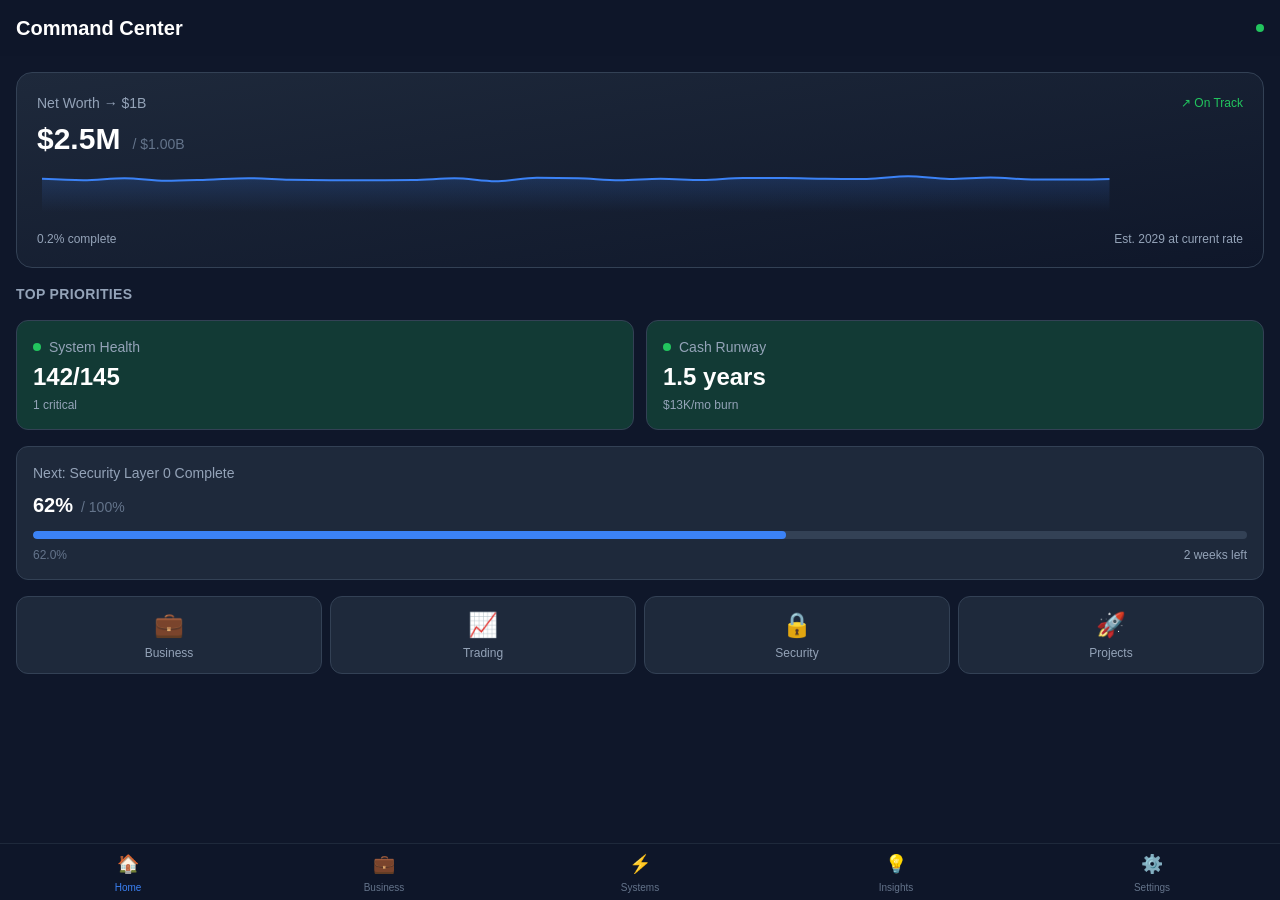
==== index.html @ a3b6c42d "Initial deployment of Command Center iOS PWA" ====
<!DOCTYPE html>
<html lang="en" class="dark">
  <head>
    <meta charset="UTF-8" />
    <meta name="viewport" content="width=device-width, initial-scale=1.0, viewport-fit=cover, maximum-scale=1.0, user-scalable=no" />
    
    <!-- PWA Meta Tags -->
    <meta name="apple-mobile-web-app-capable" content="yes" />
    <meta name="apple-mobile-web-app-status-bar-style" content="black-translucent" />
    <meta name="apple-mobile-web-app-title" content="Command Center" />
    <meta name="mobile-web-app-capable" content="yes" />
    <meta name="theme-color" content="#0f172a" />
    <meta name="msapplication-TileColor" content="#0f172a" />
    <meta name="msapplication-tap-highlight" content="no" />
    <meta name="format-detection" content="telephone=no" />
    
    <!-- SEO Meta Tags -->
    <meta name="description" content="Self-optimizing iOS dashboard for complete system visibility - Command Center for 145+ systems, 5 businesses, and billionaire goal tracking" />
    <meta name="keywords" content="dashboard, command center, business intelligence, system monitoring, iOS app" />
    <meta name="author" content="TARS" />
    
    <!-- Icons -->
    <link rel="icon" href="/favicon.ico" type="image/x-icon" />
    <link rel="icon" type="image/svg+xml" href="/icon.svg" />
    <link rel="icon" type="image/png" sizes="32x32" href="/icon-32.png" />
    <link rel="icon" type="image/png" sizes="16x16" href="/icon-16.png" />
    <link rel="apple-touch-icon" href="/apple-touch-icon.png" />
    <link rel="apple-touch-icon" sizes="152x152" href="/icon-152.png" />
    <link rel="apple-touch-icon" sizes="167x167" href="/icon-167.png" />
    <link rel="apple-touch-icon" sizes="180x180" href="/icon-180.png" />
    <link rel="mask-icon" href="/mask-icon.svg" color="#3b82f6" />
    
    <!-- Manifest -->
    <link rel="manifest" href="/manifest.webmanifest" />
    
    <!-- iOS Splash Screens -->
    <!-- iPhone 5/SE -->
    <link rel="apple-touch-startup-image" media="(device-width: 320px) and (device-height: 568px) and (-webkit-device-pixel-ratio: 2)" href="/splash-640x1136.png" />
    <!-- iPhone 6/7/8 -->
    <link rel="apple-touch-startup-image" media="(device-width: 375px) and (device-height: 667px) and (-webkit-device-pixel-ratio: 2)" href="/splash-750x1334.png" />
    <!-- iPhone 6+/7+/8+ -->
    <link rel="apple-touch-startup-image" media="(device-width: 414px) and (device-height: 736px) and (-webkit-device-pixel-ratio: 3)" href="/splash-1242x2208.png" />
    <!-- iPhone X/XS/11 Pro -->
    <link rel="apple-touch-startup-image" media="(device-width: 375px) and (device-height: 812px) and (-webkit-device-pixel-ratio: 3)" href="/splash-1125x2436.png" />
    <!-- iPhone XS Max/11 Pro Max -->
    <link rel="apple-touch-startup-image" media="(device-width: 414px) and (device-height: 896px) and (-webkit-device-pixel-ratio: 3)" href="/splash-1242x2688.png" />
    <!-- iPhone XR/11 -->
    <link rel="apple-touch-startup-image" media="(device-width: 414px) and (device-height: 896px) and (-webkit-device-pixel-ratio: 2)" href="/splash-828x1792.png" />
    <!-- iPhone 12/13/14 -->
    <link rel="apple-touch-startup-image" media="(device-width: 390px) and (device-height: 844px) and (-webkit-device-pixel-ratio: 3)" href="/splash-1170x2532.png" />
    <!-- iPhone 12/13/14 Pro Max -->
    <link rel="apple-touch-startup-image" media="(device-width: 428px) and (device-height: 926px) and (-webkit-device-pixel-ratio: 3)" href="/splash-1284x2778.png" />
    <!-- iPhone 14 Pro -->
    <link rel="apple-touch-startup-image" media="(device-width: 393px) and (device-height: 852px) and (-webkit-device-pixel-ratio: 3)" href="/splash-1179x2556.png" />
    <!-- iPhone 14 Pro Max -->
    <link rel="apple-touch-startup-image" media="(device-width: 430px) and (device-height: 932px) and (-webkit-device-pixel-ratio: 3)" href="/splash-1290x2796.png" />
    <!-- iPhone 15/15 Pro -->
    <link rel="apple-touch-startup-image" media="(device-width: 393px) and (device-height: 852px) and (-webkit-device-pixel-ratio: 3)" href="/splash-1179x2556.png" />
    <!-- iPhone 15 Pro Max -->
    <link rel="apple-touch-startup-image" media="(device-width: 430px) and (device-height: 932px) and (-webkit-device-pixel-ratio: 3)" href="/splash-1290x2796.png" />
    
    <!-- Preconnect to API -->
    <link rel="preconnect" href="https://api.tars.command-center.app" />
    <link rel="dns-prefetch" href="https://api.tars.command-center.app" />
    
    <title>Command Center</title>
    
    <style>
      /* Critical CSS for fast first paint */
      html, body, #root {
        height: 100%;
        margin: 0;
        padding: 0;
        background: #0f172a;
        color: #f1f5f9;
        font-family: -apple-system, BlinkMacSystemFont, 'Segoe UI', Roboto, sans-serif;
        -webkit-font-smoothing: antialiased;
        -moz-osx-font-smoothing: grayscale;
      }
      
      /* Safe area padding for iOS */
      body {
        padding-top: env(safe-area-inset-top);
        padding-bottom: env(safe-area-inset-bottom);
        padding-left: env(safe-area-inset-left);
        padding-right: env(safe-area-inset-right);
        overscroll-behavior: none;
      }
      
      /* Prevent iOS text selection popup */
      body {
        -webkit-user-select: none;
        -moz-user-select: none;
             user-select: none;
        -webkit-touch-callout: none;
      }
      
      /* Allow text selection in specific areas */
      input, textarea, [contenteditable="true"] {
        -webkit-user-select: text;
        -moz-user-select: text;
             user-select: text;
      }
      
      /* Initial loading state */
      .initial-loader {
        display: flex;
        align-items: center;
        justify-content: center;
        height: 100%;
        flex-direction: column;
        gap: 1rem;
      }
      
      .loader-logo {
        width: 80px;
        height: 80px;
        background: linear-gradient(135deg, #3b82f6 0%, #8b5cf6 100%);
        border-radius: 20px;
        display: flex;
        align-items: center;
        justify-content: center;
        font-size: 40px;
        animation: pulse 2s ease-in-out infinite;
      }
      
      .loader-spinner {
        width: 40px;
        height: 40px;
        border: 3px solid #334155;
        border-top-color: #3b82f6;
        border-radius: 50%;
        animation: spin 1s linear infinite;
      }
      
      .loader-text {
        color: #94a3b8;
        font-size: 14px;
        font-weight: 500;
      }
      
      @keyframes spin {
        to { transform: rotate(360deg); }
      }
      
      @keyframes pulse {
        0%, 100% { transform: scale(1); opacity: 1; }
        50% { transform: scale(0.95); opacity: 0.8; }
      }
      
      /* Hide initial loader when app loads */
      #root:not(:empty) .initial-loader {
        display: none;
      }
    </style>
    <script type="module" crossorigin src="/assets/index-uUVf5U1y.js"></script>
    <link rel="modulepreload" crossorigin href="/assets/state-ChdYzOi6.js">
    <link rel="modulepreload" crossorigin href="/assets/charts-CRMMzgqd.js">
    <link rel="modulepreload" crossorigin href="/assets/animations-B_bRhRDU.js">
    <link rel="stylesheet" crossorigin href="/assets/index-QpnInBfT.css">
  <script id="vite-plugin-pwa:register-sw" src="/registerSW.js"></script></head>
  <body>
    <div id="root">
      <div class="initial-loader">
        <div class="loader-logo">🎯</div>
        <div class="loader-spinner"></div>
        <span class="loader-text">Loading Command Center...</span>
      </div>
    </div>
  </body>
</html>
---- assets/index-QpnInBfT.css ----
*,:before,:after{--tw-border-spacing-x: 0;--tw-border-spacing-y: 0;--tw-translate-x: 0;--tw-translate-y: 0;--tw-rotate: 0;--tw-skew-x: 0;--tw-skew-y: 0;--tw-scale-x: 1;--tw-scale-y: 1;--tw-pan-x: ;--tw-pan-y: ;--tw-pinch-zoom: ;--tw-scroll-snap-strictness: proximity;--tw-gradient-from-position: ;--tw-gradient-via-position: ;--tw-gradient-to-position: ;--tw-ordinal: ;--tw-slashed-zero: ;--tw-numeric-figure: ;--tw-numeric-spacing: ;--tw-numeric-fraction: ;--tw-ring-inset: ;--tw-ring-offset-width: 0px;--tw-ring-offset-color: #fff;--tw-ring-color: rgb(59 130 246 / .5);--tw-ring-offset-shadow: 0 0 #0000;--tw-ring-shadow: 0 0 #0000;--tw-shadow: 0 0 #0000;--tw-shadow-colored: 0 0 #0000;--tw-blur: ;--tw-brightness: ;--tw-contrast: ;--tw-grayscale: ;--tw-hue-rotate: ;--tw-invert: ;--tw-saturate: ;--tw-sepia: ;--tw-drop-shadow: ;--tw-backdrop-blur: ;--tw-backdrop-brightness: ;--tw-backdrop-contrast: ;--tw-backdrop-grayscale: ;--tw-backdrop-hue-rotate: ;--tw-backdrop-invert: ;--tw-backdrop-opacity: ;--tw-backdrop-saturate: ;--tw-backdrop-sepia: ;--tw-contain-size: ;--tw-contain-layout: ;--tw-contain-paint: ;--tw-contain-style: }::backdrop{--tw-border-spacing-x: 0;--tw-border-spacing-y: 0;--tw-translate-x: 0;--tw-translate-y: 0;--tw-rotate: 0;--tw-skew-x: 0;--tw-skew-y: 0;--tw-scale-x: 1;--tw-scale-y: 1;--tw-pan-x: ;--tw-pan-y: ;--tw-pinch-zoom: ;--tw-scroll-snap-strictness: proximity;--tw-gradient-from-position: ;--tw-gradient-via-position: ;--tw-gradient-to-position: ;--tw-ordinal: ;--tw-slashed-zero: ;--tw-numeric-figure: ;--tw-numeric-spacing: ;--tw-numeric-fraction: ;--tw-ring-inset: ;--tw-ring-offset-width: 0px;--tw-ring-offset-color: #fff;--tw-ring-color: rgb(59 130 246 / .5);--tw-ring-offset-shadow: 0 0 #0000;--tw-ring-shadow: 0 0 #0000;--tw-shadow: 0 0 #0000;--tw-shadow-colored: 0 0 #0000;--tw-blur: ;--tw-brightness: ;--tw-contrast: ;--tw-grayscale: ;--tw-hue-rotate: ;--tw-invert: ;--tw-saturate: ;--tw-sepia: ;--tw-drop-shadow: ;--tw-backdrop-blur: ;--tw-backdrop-brightness: ;--tw-backdrop-contrast: ;--tw-backdrop-grayscale: ;--tw-backdrop-hue-rotate: ;--tw-backdrop-invert: ;--tw-backdrop-opacity: ;--tw-backdrop-saturate: ;--tw-backdrop-sepia: ;--tw-contain-size: ;--tw-contain-layout: ;--tw-contain-paint: ;--tw-contain-style: }*,:before,:after{box-sizing:border-box;border-width:0;border-style:solid;border-color:#e5e7eb}:before,:after{--tw-content: ""}html,:host{line-height:1.5;-webkit-text-size-adjust:100%;-moz-tab-size:4;-o-tab-size:4;tab-size:4;font-family:-apple-system,BlinkMacSystemFont,Segoe UI,Roboto,Oxygen,Ubuntu,sans-serif;font-feature-settings:normal;font-variation-settings:normal;-webkit-tap-highlight-color:transparent}body{margin:0;line-height:inherit}hr{height:0;color:inherit;border-top-width:1px}abbr:where([title]){-webkit-text-decoration:underline dotted;text-decoration:underline dotted}h1,h2,h3,h4,h5,h6{font-size:inherit;font-weight:inherit}a{color:inherit;text-decoration:inherit}b,strong{font-weight:bolder}code,kbd,samp,pre{font-family:SF Mono,Menlo,Monaco,Courier New,monospace;font-feature-settings:normal;font-variation-settings:normal;font-size:1em}small{font-size:80%}sub,sup{font-size:75%;line-height:0;position:relative;vertical-align:baseline}sub{bottom:-.25em}sup{top:-.5em}table{text-indent:0;border-color:inherit;border-collapse:collapse}button,input,optgroup,select,textarea{font-family:inherit;font-feature-settings:inherit;font-variation-settings:inherit;font-size:100%;font-weight:inherit;line-height:inherit;letter-spacing:inherit;color:inherit;margin:0;padding:0}button,select{text-transform:none}button,input:where([type=button]),input:where([type=reset]),input:where([type=submit]){-webkit-appearance:button;background-color:transparent;background-image:none}:-moz-focusring{outline:auto}:-moz-ui-invalid{box-shadow:none}progress{vertical-align:baseline}::-webkit-inner-spin-button,::-webkit-outer-spin-button{height:auto}[type=search]{-webkit-appearance:textfield;outline-offset:-2px}::-webkit-search-decoration{-webkit-appearance:none}::-webkit-file-upload-button{-webkit-appearance:button;font:inherit}summary{display:list-item}blockquote,dl,dd,h1,h2,h3,h4,h5,h6,hr,figure,p,pre{margin:0}fieldset{margin:0;padding:0}legend{padding:0}ol,ul,menu{list-style:none;margin:0;padding:0}dialog{padding:0}textarea{resize:vertical}input::-moz-placeholder,textarea::-moz-placeholder{opacity:1;color:#9ca3af}input::placeholder,textarea::placeholder{opacity:1;color:#9ca3af}button,[role=button]{cursor:pointer}:disabled{cursor:default}img,svg,video,canvas,audio,iframe,embed,object{display:block;vertical-align:middle}img,video{max-width:100%;height:auto}[hidden]:where(:not([hidden=until-found])){display:none}.\!container{width:100%!important}.container{width:100%}@media (min-width: 640px){.\!container{max-width:640px!important}.container{max-width:640px}}@media (min-width: 768px){.\!container{max-width:768px!important}.container{max-width:768px}}@media (min-width: 1024px){.\!container{max-width:1024px!important}.container{max-width:1024px}}@media (min-width: 1280px){.\!container{max-width:1280px!important}.container{max-width:1280px}}@media (min-width: 1536px){.\!container{max-width:1536px!important}.container{max-width:1536px}}.visible{visibility:visible}.static{position:static}.fixed{position:fixed}.absolute{position:absolute}.relative{position:relative}.sticky{position:sticky}.inset-0{inset:0}.inset-y-0{top:0;bottom:0}.bottom-0{bottom:0}.bottom-safe-bottom{bottom:env(safe-area-inset-bottom)}.left-0{left:0}.left-1\/2{left:50%}.left-1\/4{left:25%}.left-3\/4{left:75%}.left-4{left:1rem}.right-0{right:0}.right-4{right:1rem}.top-0{top:0}.top-1\/2{top:50%}.top-1\/4{top:25%}.top-3\/4{top:75%}.top-safe-top{top:env(safe-area-inset-top)}.z-40{z-index:40}.z-50{z-index:50}.-mx-2{margin-left:-.5rem;margin-right:-.5rem}.mb-1{margin-bottom:.25rem}.mb-2{margin-bottom:.5rem}.mb-3{margin-bottom:.75rem}.mb-4{margin-bottom:1rem}.mb-6{margin-bottom:1.5rem}.mb-8{margin-bottom:2rem}.ml-1{margin-left:.25rem}.ml-3{margin-left:.75rem}.mr-1{margin-right:.25rem}.mr-2{margin-right:.5rem}.mt-0\.5{margin-top:.125rem}.mt-1{margin-top:.25rem}.mt-2{margin-top:.5rem}.mt-3{margin-top:.75rem}.mt-4{margin-top:1rem}.line-clamp-2{overflow:hidden;display:-webkit-box;-webkit-box-orient:vertical;-webkit-line-clamp:2}.block{display:block}.flex{display:flex}.inline-flex{display:inline-flex}.table{display:table}.grid{display:grid}.hidden{display:none}.h-1{height:.25rem}.h-1\.5{height:.375rem}.h-12{height:3rem}.h-14{height:3.5rem}.h-2{height:.5rem}.h-2\.5{height:.625rem}.h-3{height:.75rem}.h-32{height:8rem}.h-4{height:1rem}.h-48{height:12rem}.h-6{height:1.5rem}.h-8{height:2rem}.h-full{height:100%}.min-h-screen{min-height:100vh}.min-h-touch{min-height:44px}.w-10{width:2.5rem}.w-12{width:3rem}.w-2{width:.5rem}.w-2\.5{width:.625rem}.w-3{width:.75rem}.w-32{width:8rem}.w-4{width:1rem}.w-6{width:1.5rem}.w-8{width:2rem}.w-full{width:100%}.min-w-0{min-width:0px}.min-w-touch{min-width:44px}.flex-1{flex:1 1 0%}.flex-shrink-0{flex-shrink:0}.-translate-x-1\/2{--tw-translate-x: -50%;transform:translate(var(--tw-translate-x),var(--tw-translate-y)) rotate(var(--tw-rotate)) skew(var(--tw-skew-x)) skewY(var(--tw-skew-y)) scaleX(var(--tw-scale-x)) scaleY(var(--tw-scale-y))}.-translate-y-1\/2{--tw-translate-y: -50%;transform:translate(var(--tw-translate-x),var(--tw-translate-y)) rotate(var(--tw-rotate)) skew(var(--tw-skew-x)) skewY(var(--tw-skew-y)) scaleX(var(--tw-scale-x)) scaleY(var(--tw-scale-y))}.translate-x-1{--tw-translate-x: .25rem;transform:translate(var(--tw-translate-x),var(--tw-translate-y)) rotate(var(--tw-rotate)) skew(var(--tw-skew-x)) skewY(var(--tw-skew-y)) scaleX(var(--tw-scale-x)) scaleY(var(--tw-scale-y))}.translate-x-5{--tw-translate-x: 1.25rem;transform:translate(var(--tw-translate-x),var(--tw-translate-y)) rotate(var(--tw-rotate)) skew(var(--tw-skew-x)) skewY(var(--tw-skew-y)) scaleX(var(--tw-scale-x)) scaleY(var(--tw-scale-y))}.-rotate-90{--tw-rotate: -90deg;transform:translate(var(--tw-translate-x),var(--tw-translate-y)) rotate(var(--tw-rotate)) skew(var(--tw-skew-x)) skewY(var(--tw-skew-y)) scaleX(var(--tw-scale-x)) scaleY(var(--tw-scale-y))}.transform{transform:translate(var(--tw-translate-x),var(--tw-translate-y)) rotate(var(--tw-rotate)) skew(var(--tw-skew-x)) skewY(var(--tw-skew-y)) scaleX(var(--tw-scale-x)) scaleY(var(--tw-scale-y))}@keyframes pulse{50%{opacity:.5}}.animate-pulse{animation:pulse 2s cubic-bezier(.4,0,.6,1) infinite}@keyframes spin{to{transform:rotate(360deg)}}.animate-spin{animation:spin 1s linear infinite}.cursor-pointer{cursor:pointer}.appearance-none{-webkit-appearance:none;-moz-appearance:none;appearance:none}.grid-cols-1{grid-template-columns:repeat(1,minmax(0,1fr))}.grid-cols-2{grid-template-columns:repeat(2,minmax(0,1fr))}.grid-cols-3{grid-template-columns:repeat(3,minmax(0,1fr))}.grid-cols-4{grid-template-columns:repeat(4,minmax(0,1fr))}.flex-col{flex-direction:column}.flex-wrap{flex-wrap:wrap}.items-start{align-items:flex-start}.items-center{align-items:center}.items-baseline{align-items:baseline}.justify-center{justify-content:center}.justify-between{justify-content:space-between}.justify-around{justify-content:space-around}.gap-1{gap:.25rem}.gap-1\.5{gap:.375rem}.gap-2{gap:.5rem}.gap-3{gap:.75rem}.gap-4{gap:1rem}.gap-6{gap:1.5rem}.space-x-2>:not([hidden])~:not([hidden]){--tw-space-x-reverse: 0;margin-right:calc(.5rem * var(--tw-space-x-reverse));margin-left:calc(.5rem * calc(1 - var(--tw-space-x-reverse)))}.space-x-4>:not([hidden])~:not([hidden]){--tw-space-x-reverse: 0;margin-right:calc(1rem * var(--tw-space-x-reverse));margin-left:calc(1rem * calc(1 - var(--tw-space-x-reverse)))}.space-y-1>:not([hidden])~:not([hidden]){--tw-space-y-reverse: 0;margin-top:calc(.25rem * calc(1 - var(--tw-space-y-reverse)));margin-bottom:calc(.25rem * var(--tw-space-y-reverse))}.space-y-2>:not([hidden])~:not([hidden]){--tw-space-y-reverse: 0;margin-top:calc(.5rem * calc(1 - var(--tw-space-y-reverse)));margin-bottom:calc(.5rem * var(--tw-space-y-reverse))}.space-y-3>:not([hidden])~:not([hidden]){--tw-space-y-reverse: 0;margin-top:calc(.75rem * calc(1 - var(--tw-space-y-reverse)));margin-bottom:calc(.75rem * var(--tw-space-y-reverse))}.space-y-4>:not([hidden])~:not([hidden]){--tw-space-y-reverse: 0;margin-top:calc(1rem * calc(1 - var(--tw-space-y-reverse)));margin-bottom:calc(1rem * var(--tw-space-y-reverse))}.overflow-hidden{overflow:hidden}.overflow-x-auto{overflow-x:auto}.truncate{overflow:hidden;text-overflow:ellipsis;white-space:nowrap}.whitespace-nowrap{white-space:nowrap}.rounded{border-radius:.25rem}.rounded-2xl{border-radius:1rem}.rounded-full{border-radius:9999px}.rounded-lg{border-radius:.5rem}.rounded-xl{border-radius:.75rem}.border{border-width:1px}.border-2{border-width:2px}.border-b{border-bottom-width:1px}.border-b-2{border-bottom-width:2px}.border-l{border-left-width:1px}.border-l-4{border-left-width:4px}.border-t{border-top-width:1px}.border-dark-700{--tw-border-opacity: 1;border-color:rgb(51 65 85 / var(--tw-border-opacity, 1))}.border-dark-800{--tw-border-opacity: 1;border-color:rgb(30 41 59 / var(--tw-border-opacity, 1))}.border-gray-200{--tw-border-opacity: 1;border-color:rgb(229 231 235 / var(--tw-border-opacity, 1))}.border-gray-500{--tw-border-opacity: 1;border-color:rgb(107 114 128 / var(--tw-border-opacity, 1))}.border-green-500{--tw-border-opacity: 1;border-color:rgb(34 197 94 / var(--tw-border-opacity, 1))}.border-orange-500{--tw-border-opacity: 1;border-color:rgb(249 115 22 / var(--tw-border-opacity, 1))}.border-red-500{--tw-border-opacity: 1;border-color:rgb(239 68 68 / var(--tw-border-opacity, 1))}.border-status-blue{--tw-border-opacity: 1;border-color:rgb(59 130 246 / var(--tw-border-opacity, 1))}.border-status-blue\/30{border-color:#3b82f64d}.border-status-blue\/50{border-color:#3b82f680}.border-status-green\/30{border-color:#22c55e4d}.border-status-red\/30{border-color:#ef44444d}.border-status-red\/50{border-color:#ef444480}.border-status-yellow\/30{border-color:#eab3084d}.border-status-yellow\/50{border-color:#eab30880}.border-yellow-500{--tw-border-opacity: 1;border-color:rgb(234 179 8 / var(--tw-border-opacity, 1))}.border-t-status-blue{--tw-border-opacity: 1;border-top-color:rgb(59 130 246 / var(--tw-border-opacity, 1))}.bg-blue-500{--tw-bg-opacity: 1;background-color:rgb(59 130 246 / var(--tw-bg-opacity, 1))}.bg-blue-600{--tw-bg-opacity: 1;background-color:rgb(37 99 235 / var(--tw-bg-opacity, 1))}.bg-dark-500{--tw-bg-opacity: 1;background-color:rgb(100 116 139 / var(--tw-bg-opacity, 1))}.bg-dark-700{--tw-bg-opacity: 1;background-color:rgb(51 65 85 / var(--tw-bg-opacity, 1))}.bg-dark-800{--tw-bg-opacity: 1;background-color:rgb(30 41 59 / var(--tw-bg-opacity, 1))}.bg-dark-900{--tw-bg-opacity: 1;background-color:rgb(15 23 42 / var(--tw-bg-opacity, 1))}.bg-dark-900\/95{background-color:#0f172af2}.bg-gray-100{--tw-bg-opacity: 1;background-color:rgb(243 244 246 / var(--tw-bg-opacity, 1))}.bg-gray-200{--tw-bg-opacity: 1;background-color:rgb(229 231 235 / var(--tw-bg-opacity, 1))}.bg-gray-300{--tw-bg-opacity: 1;background-color:rgb(209 213 219 / var(--tw-bg-opacity, 1))}.bg-gray-400{--tw-bg-opacity: 1;background-color:rgb(156 163 175 / var(--tw-bg-opacity, 1))}.bg-gray-50{--tw-bg-opacity: 1;background-color:rgb(249 250 251 / var(--tw-bg-opacity, 1))}.bg-green-100{--tw-bg-opacity: 1;background-color:rgb(220 252 231 / var(--tw-bg-opacity, 1))}.bg-green-500{--tw-bg-opacity: 1;background-color:rgb(34 197 94 / var(--tw-bg-opacity, 1))}.bg-orange-50{--tw-bg-opacity: 1;background-color:rgb(255 247 237 / var(--tw-bg-opacity, 1))}.bg-red-100{--tw-bg-opacity: 1;background-color:rgb(254 226 226 / var(--tw-bg-opacity, 1))}.bg-red-50{--tw-bg-opacity: 1;background-color:rgb(254 242 242 / var(--tw-bg-opacity, 1))}.bg-red-500{--tw-bg-opacity: 1;background-color:rgb(239 68 68 / var(--tw-bg-opacity, 1))}.bg-status-blue{--tw-bg-opacity: 1;background-color:rgb(59 130 246 / var(--tw-bg-opacity, 1))}.bg-status-blue\/10{background-color:#3b82f61a}.bg-status-blue\/20{background-color:#3b82f633}.bg-status-green{--tw-bg-opacity: 1;background-color:rgb(34 197 94 / var(--tw-bg-opacity, 1))}.bg-status-green\/10{background-color:#22c55e1a}.bg-status-green\/20{background-color:#22c55e33}.bg-status-red{--tw-bg-opacity: 1;background-color:rgb(239 68 68 / var(--tw-bg-opacity, 1))}.bg-status-red\/10{background-color:#ef44441a}.bg-status-red\/20{background-color:#ef444433}.bg-status-red\/95{background-color:#ef4444f2}.bg-status-yellow{--tw-bg-opacity: 1;background-color:rgb(234 179 8 / var(--tw-bg-opacity, 1))}.bg-status-yellow\/10{background-color:#eab3081a}.bg-status-yellow\/20{background-color:#eab30833}.bg-white{--tw-bg-opacity: 1;background-color:rgb(255 255 255 / var(--tw-bg-opacity, 1))}.bg-yellow-50{--tw-bg-opacity: 1;background-color:rgb(254 252 232 / var(--tw-bg-opacity, 1))}.bg-gradient-to-br{background-image:linear-gradient(to bottom right,var(--tw-gradient-stops))}.from-blue-50{--tw-gradient-from: #eff6ff var(--tw-gradient-from-position);--tw-gradient-to: rgb(239 246 255 / 0) var(--tw-gradient-to-position);--tw-gradient-stops: var(--tw-gradient-from), var(--tw-gradient-to)}.from-dark-800{--tw-gradient-from: #1e293b var(--tw-gradient-from-position);--tw-gradient-to: rgb(30 41 59 / 0) var(--tw-gradient-to-position);--tw-gradient-stops: var(--tw-gradient-from), var(--tw-gradient-to)}.to-dark-900{--tw-gradient-to: #0f172a var(--tw-gradient-to-position)}.to-indigo-50{--tw-gradient-to: #eef2ff var(--tw-gradient-to-position)}.p-2{padding:.5rem}.p-3{padding:.75rem}.p-4{padding:1rem}.p-5{padding:1.25rem}.p-6{padding:1.5rem}.px-2{padding-left:.5rem;padding-right:.5rem}.px-3{padding-left:.75rem;padding-right:.75rem}.px-4{padding-left:1rem;padding-right:1rem}.py-0\.5{padding-top:.125rem;padding-bottom:.125rem}.py-1{padding-top:.25rem;padding-bottom:.25rem}.py-1\.5{padding-top:.375rem;padding-bottom:.375rem}.py-12{padding-top:3rem;padding-bottom:3rem}.py-2{padding-top:.5rem;padding-bottom:.5rem}.py-2\.5{padding-top:.625rem;padding-bottom:.625rem}.py-3{padding-top:.75rem;padding-bottom:.75rem}.py-4{padding-top:1rem;padding-bottom:1rem}.pb-3{padding-bottom:.75rem}.pb-4{padding-bottom:1rem}.pb-safe-bottom{padding-bottom:env(safe-area-inset-bottom)}.pt-2{padding-top:.5rem}.pt-3{padding-top:.75rem}.pt-4{padding-top:1rem}.pt-6{padding-top:1.5rem}.pt-safe-top{padding-top:env(safe-area-inset-top)}.text-center{text-align:center}.text-right{text-align:right}.text-2xl{font-size:1.5rem;line-height:2rem}.text-3xl{font-size:1.875rem;line-height:2.25rem}.text-4xl{font-size:2.25rem;line-height:2.5rem}.text-base{font-size:1rem;line-height:1.5rem}.text-lg{font-size:1.125rem;line-height:1.75rem}.text-sm{font-size:.875rem;line-height:1.25rem}.text-xl{font-size:1.25rem;line-height:1.75rem}.text-xs{font-size:.75rem;line-height:1rem}.text-xxs{font-size:.625rem}.font-bold{font-weight:700}.font-medium{font-weight:500}.font-semibold{font-weight:600}.uppercase{text-transform:uppercase}.capitalize{text-transform:capitalize}.tabular-nums{--tw-numeric-spacing: tabular-nums;font-variant-numeric:var(--tw-ordinal) var(--tw-slashed-zero) var(--tw-numeric-figure) var(--tw-numeric-spacing) var(--tw-numeric-fraction)}.tracking-wide{letter-spacing:.025em}.text-blue-600{--tw-text-opacity: 1;color:rgb(37 99 235 / var(--tw-text-opacity, 1))}.text-dark-200{--tw-text-opacity: 1;color:rgb(226 232 240 / var(--tw-text-opacity, 1))}.text-dark-300{--tw-text-opacity: 1;color:rgb(203 213 225 / var(--tw-text-opacity, 1))}.text-dark-400{--tw-text-opacity: 1;color:rgb(148 163 184 / var(--tw-text-opacity, 1))}.text-dark-500{--tw-text-opacity: 1;color:rgb(100 116 139 / var(--tw-text-opacity, 1))}.text-dark-600{--tw-text-opacity: 1;color:rgb(71 85 105 / var(--tw-text-opacity, 1))}.text-dark-900{--tw-text-opacity: 1;color:rgb(15 23 42 / var(--tw-text-opacity, 1))}.text-gray-500{--tw-text-opacity: 1;color:rgb(107 114 128 / var(--tw-text-opacity, 1))}.text-gray-600{--tw-text-opacity: 1;color:rgb(75 85 99 / var(--tw-text-opacity, 1))}.text-gray-700{--tw-text-opacity: 1;color:rgb(55 65 81 / var(--tw-text-opacity, 1))}.text-gray-800{--tw-text-opacity: 1;color:rgb(31 41 55 / var(--tw-text-opacity, 1))}.text-gray-900{--tw-text-opacity: 1;color:rgb(17 24 39 / var(--tw-text-opacity, 1))}.text-green-500{--tw-text-opacity: 1;color:rgb(34 197 94 / var(--tw-text-opacity, 1))}.text-green-600{--tw-text-opacity: 1;color:rgb(22 163 74 / var(--tw-text-opacity, 1))}.text-green-800{--tw-text-opacity: 1;color:rgb(22 101 52 / var(--tw-text-opacity, 1))}.text-orange-700{--tw-text-opacity: 1;color:rgb(194 65 12 / var(--tw-text-opacity, 1))}.text-red-500{--tw-text-opacity: 1;color:rgb(239 68 68 / var(--tw-text-opacity, 1))}.text-red-600{--tw-text-opacity: 1;color:rgb(220 38 38 / var(--tw-text-opacity, 1))}.text-red-700{--tw-text-opacity: 1;color:rgb(185 28 28 / var(--tw-text-opacity, 1))}.text-red-800{--tw-text-opacity: 1;color:rgb(153 27 27 / var(--tw-text-opacity, 1))}.text-status-blue{--tw-text-opacity: 1;color:rgb(59 130 246 / var(--tw-text-opacity, 1))}.text-status-green{--tw-text-opacity: 1;color:rgb(34 197 94 / var(--tw-text-opacity, 1))}.text-status-red{--tw-text-opacity: 1;color:rgb(239 68 68 / var(--tw-text-opacity, 1))}.text-status-yellow{--tw-text-opacity: 1;color:rgb(234 179 8 / var(--tw-text-opacity, 1))}.text-white{--tw-text-opacity: 1;color:rgb(255 255 255 / var(--tw-text-opacity, 1))}.text-white\/60{color:#fff9}.text-white\/80{color:#fffc}.text-yellow-700{--tw-text-opacity: 1;color:rgb(161 98 7 / var(--tw-text-opacity, 1))}.underline{text-decoration-line:underline}.antialiased{-webkit-font-smoothing:antialiased;-moz-osx-font-smoothing:grayscale}.opacity-50{opacity:.5}.opacity-75{opacity:.75}.shadow-glow-red{--tw-shadow: 0 0 20px rgba(239, 68, 68, .3);--tw-shadow-colored: 0 0 20px var(--tw-shadow-color);box-shadow:var(--tw-ring-offset-shadow, 0 0 #0000),var(--tw-ring-shadow, 0 0 #0000),var(--tw-shadow)}.shadow-lg{--tw-shadow: 0 10px 15px -3px rgb(0 0 0 / .1), 0 4px 6px -4px rgb(0 0 0 / .1);--tw-shadow-colored: 0 10px 15px -3px var(--tw-shadow-color), 0 4px 6px -4px var(--tw-shadow-color);box-shadow:var(--tw-ring-offset-shadow, 0 0 #0000),var(--tw-ring-shadow, 0 0 #0000),var(--tw-shadow)}.grayscale{--tw-grayscale: grayscale(100%);filter:var(--tw-blur) var(--tw-brightness) var(--tw-contrast) var(--tw-grayscale) var(--tw-hue-rotate) var(--tw-invert) var(--tw-saturate) var(--tw-sepia) var(--tw-drop-shadow)}.filter{filter:var(--tw-blur) var(--tw-brightness) var(--tw-contrast) var(--tw-grayscale) var(--tw-hue-rotate) var(--tw-invert) var(--tw-saturate) var(--tw-sepia) var(--tw-drop-shadow)}.backdrop-blur-sm{--tw-backdrop-blur: blur(4px);backdrop-filter:var(--tw-backdrop-blur) var(--tw-backdrop-brightness) var(--tw-backdrop-contrast) var(--tw-backdrop-grayscale) var(--tw-backdrop-hue-rotate) var(--tw-backdrop-invert) var(--tw-backdrop-opacity) var(--tw-backdrop-saturate) var(--tw-backdrop-sepia)}.transition{transition-property:color,background-color,border-color,text-decoration-color,fill,stroke,opacity,box-shadow,transform,filter,backdrop-filter;transition-timing-function:cubic-bezier(.4,0,.2,1);transition-duration:.15s}.transition-colors{transition-property:color,background-color,border-color,text-decoration-color,fill,stroke;transition-timing-function:cubic-bezier(.4,0,.2,1);transition-duration:.15s}.transition-transform{transition-property:transform;transition-timing-function:cubic-bezier(.4,0,.2,1);transition-duration:.15s}.ease-in-out{transition-timing-function:cubic-bezier(.4,0,.2,1)}:root{color-scheme:dark}html{-webkit-tap-highlight-color:transparent;-webkit-text-size-adjust:100%}body{--tw-bg-opacity: 1;background-color:rgb(15 23 42 / var(--tw-bg-opacity, 1));--tw-text-opacity: 1;color:rgb(241 245 249 / var(--tw-text-opacity, 1));font-family:-apple-system,BlinkMacSystemFont,Segoe UI,Roboto,Oxygen,Ubuntu,sans-serif;-webkit-font-smoothing:antialiased;-moz-osx-font-smoothing:grayscale}.hide-scrollbar{-ms-overflow-style:none;scrollbar-width:none}.hide-scrollbar::-webkit-scrollbar{display:none}@media (min-width: 768px){::-webkit-scrollbar{width:6px;height:6px}::-webkit-scrollbar-track{--tw-bg-opacity: 1;background-color:rgb(30 41 59 / var(--tw-bg-opacity, 1))}::-webkit-scrollbar-thumb{border-radius:9999px;--tw-bg-opacity: 1;background-color:rgb(71 85 105 / var(--tw-bg-opacity, 1))}::-webkit-scrollbar-thumb:hover{--tw-bg-opacity: 1;background-color:rgb(100 116 139 / var(--tw-bg-opacity, 1))}}@supports (-webkit-touch-callout: none){body{overscroll-behavior:none}.safe-area-top{padding-top:env(safe-area-inset-top)}.safe-area-bottom{padding-bottom:env(safe-area-inset-bottom)}}@keyframes shimmer{0%{background-position:-200% 0}to{background-position:200% 0}}.skeleton{border-radius:.25rem;--tw-bg-opacity: 1;background-color:rgb(51 65 85 / var(--tw-bg-opacity, 1));background:linear-gradient(90deg,#334155 25%,#475569,#334155 75%);background-size:200% 100%;animation:shimmer 1.5s infinite}.glow-green{box-shadow:0 0 20px #22c55e33}.glow-yellow{box-shadow:0 0 20px #eab30833}.glow-red{box-shadow:0 0 20px #ef444433}.glow-blue{box-shadow:0 0 20px #3b82f633}.tabular-nums{font-variant-numeric:tabular-nums}.line-clamp-1{display:-webkit-box;-webkit-line-clamp:1;-webkit-box-orient:vertical;overflow:hidden}.line-clamp-2{display:-webkit-box;-webkit-line-clamp:2;-webkit-box-orient:vertical;overflow:hidden}.line-clamp-3{display:-webkit-box;-webkit-line-clamp:3;-webkit-box-orient:vertical;overflow:hidden}.touch-feedback{transition-property:transform;transition-timing-function:cubic-bezier(.4,0,.2,1);transition-duration:.15s}.touch-feedback:active{--tw-scale-x: .98;--tw-scale-y: .98;transform:translate(var(--tw-translate-x),var(--tw-translate-y)) rotate(var(--tw-rotate)) skew(var(--tw-skew-x)) skewY(var(--tw-skew-y)) scaleX(var(--tw-scale-x)) scaleY(var(--tw-scale-y))}@media (hover: hover){.card-hover:hover{background-color:#33415580}}:focus-visible{outline:2px solid transparent;outline-offset:2px;--tw-ring-offset-shadow: var(--tw-ring-inset) 0 0 0 var(--tw-ring-offset-width) var(--tw-ring-offset-color);--tw-ring-shadow: var(--tw-ring-inset) 0 0 0 calc(2px + var(--tw-ring-offset-width)) var(--tw-ring-color);box-shadow:var(--tw-ring-offset-shadow),var(--tw-ring-shadow),var(--tw-shadow, 0 0 #0000);--tw-ring-opacity: 1;--tw-ring-color: rgb(59 130 246 / var(--tw-ring-opacity, 1));--tw-ring-offset-width: 2px;--tw-ring-offset-color: #0f172a}@media print{body{--tw-bg-opacity: 1;background-color:rgb(255 255 255 / var(--tw-bg-opacity, 1));--tw-text-opacity: 1;color:rgb(0 0 0 / var(--tw-text-opacity, 1))}.no-print{display:none!important}}.last\:border-0:last-child{border-width:0px}.hover\:bg-blue-700:hover{--tw-bg-opacity: 1;background-color:rgb(29 78 216 / var(--tw-bg-opacity, 1))}.hover\:bg-dark-700\/50:hover{background-color:#33415580}.hover\:bg-gray-200:hover{--tw-bg-opacity: 1;background-color:rgb(229 231 235 / var(--tw-bg-opacity, 1))}.hover\:text-white:hover{--tw-text-opacity: 1;color:rgb(255 255 255 / var(--tw-text-opacity, 1))}.active\:scale-\[0\.98\]:active{--tw-scale-x: .98;--tw-scale-y: .98;transform:translate(var(--tw-translate-x),var(--tw-translate-y)) rotate(var(--tw-rotate)) skew(var(--tw-skew-x)) skewY(var(--tw-skew-y)) scaleX(var(--tw-scale-x)) scaleY(var(--tw-scale-y))}.active\:bg-dark-700:active{--tw-bg-opacity: 1;background-color:rgb(51 65 85 / var(--tw-bg-opacity, 1))}.active\:bg-dark-800:active{--tw-bg-opacity: 1;background-color:rgb(30 41 59 / var(--tw-bg-opacity, 1))}.active\:text-dark-300:active{--tw-text-opacity: 1;color:rgb(203 213 225 / var(--tw-text-opacity, 1))}.active\:opacity-70:active{opacity:.7}.dark\:border-gray-600:is(.dark *){--tw-border-opacity: 1;border-color:rgb(75 85 99 / var(--tw-border-opacity, 1))}.dark\:border-gray-700:is(.dark *){--tw-border-opacity: 1;border-color:rgb(55 65 81 / var(--tw-border-opacity, 1))}.dark\:border-orange-400:is(.dark *){--tw-border-opacity: 1;border-color:rgb(251 146 60 / var(--tw-border-opacity, 1))}.dark\:border-red-400:is(.dark *){--tw-border-opacity: 1;border-color:rgb(248 113 113 / var(--tw-border-opacity, 1))}.dark\:border-yellow-400:is(.dark *){--tw-border-opacity: 1;border-color:rgb(250 204 21 / var(--tw-border-opacity, 1))}.dark\:bg-gray-500:is(.dark *){--tw-bg-opacity: 1;background-color:rgb(107 114 128 / var(--tw-bg-opacity, 1))}.dark\:bg-gray-600:is(.dark *){--tw-bg-opacity: 1;background-color:rgb(75 85 99 / var(--tw-bg-opacity, 1))}.dark\:bg-gray-700:is(.dark *){--tw-bg-opacity: 1;background-color:rgb(55 65 81 / var(--tw-bg-opacity, 1))}.dark\:bg-gray-800:is(.dark *){--tw-bg-opacity: 1;background-color:rgb(31 41 55 / var(--tw-bg-opacity, 1))}.dark\:bg-green-900:is(.dark *){--tw-bg-opacity: 1;background-color:rgb(20 83 45 / var(--tw-bg-opacity, 1))}.dark\:bg-green-900\/30:is(.dark *){background-color:#14532d4d}.dark\:bg-orange-900\/30:is(.dark *){background-color:#7c2d124d}.dark\:bg-red-900:is(.dark *){--tw-bg-opacity: 1;background-color:rgb(127 29 29 / var(--tw-bg-opacity, 1))}.dark\:bg-red-900\/30:is(.dark *){background-color:#7f1d1d4d}.dark\:bg-yellow-900\/30:is(.dark *){background-color:#713f124d}.dark\:from-gray-700:is(.dark *){--tw-gradient-from: #374151 var(--tw-gradient-from-position);--tw-gradient-to: rgb(55 65 81 / 0) var(--tw-gradient-to-position);--tw-gradient-stops: var(--tw-gradient-from), var(--tw-gradient-to)}.dark\:to-gray-800:is(.dark *){--tw-gradient-to: #1f2937 var(--tw-gradient-to-position)}.dark\:text-blue-400:is(.dark *){--tw-text-opacity: 1;color:rgb(96 165 250 / var(--tw-text-opacity, 1))}.dark\:text-gray-300:is(.dark *){--tw-text-opacity: 1;color:rgb(209 213 219 / var(--tw-text-opacity, 1))}.dark\:text-gray-400:is(.dark *){--tw-text-opacity: 1;color:rgb(156 163 175 / var(--tw-text-opacity, 1))}.dark\:text-green-200:is(.dark *){--tw-text-opacity: 1;color:rgb(187 247 208 / var(--tw-text-opacity, 1))}.dark\:text-green-300:is(.dark *){--tw-text-opacity: 1;color:rgb(134 239 172 / var(--tw-text-opacity, 1))}.dark\:text-green-400:is(.dark *){--tw-text-opacity: 1;color:rgb(74 222 128 / var(--tw-text-opacity, 1))}.dark\:text-orange-300:is(.dark *){--tw-text-opacity: 1;color:rgb(253 186 116 / var(--tw-text-opacity, 1))}.dark\:text-red-200:is(.dark *){--tw-text-opacity: 1;color:rgb(254 202 202 / var(--tw-text-opacity, 1))}.dark\:text-red-300:is(.dark *){--tw-text-opacity: 1;color:rgb(252 165 165 / var(--tw-text-opacity, 1))}.dark\:text-red-400:is(.dark *){--tw-text-opacity: 1;color:rgb(248 113 113 / var(--tw-text-opacity, 1))}.dark\:text-white:is(.dark *){--tw-text-opacity: 1;color:rgb(255 255 255 / var(--tw-text-opacity, 1))}.dark\:text-yellow-300:is(.dark *){--tw-text-opacity: 1;color:rgb(253 224 71 / var(--tw-text-opacity, 1))}.dark\:hover\:bg-gray-600:hover:is(.dark *){--tw-bg-opacity: 1;background-color:rgb(75 85 99 / var(--tw-bg-opacity, 1))}@media (min-width: 768px){.md\:grid-cols-2{grid-template-columns:repeat(2,minmax(0,1fr))}}@media (min-width: 1024px){.lg\:grid-cols-2{grid-template-columns:repeat(2,minmax(0,1fr))}.lg\:grid-cols-4{grid-template-columns:repeat(4,minmax(0,1fr))}}.\[\&\:\:-webkit-slider-thumb\]\:h-4::-webkit-slider-thumb{height:1rem}.\[\&\:\:-webkit-slider-thumb\]\:w-4::-webkit-slider-thumb{width:1rem}.\[\&\:\:-webkit-slider-thumb\]\:appearance-none::-webkit-slider-thumb{-webkit-appearance:none;appearance:none}.\[\&\:\:-webkit-slider-thumb\]\:rounded-full::-webkit-slider-thumb{border-radius:9999px}.\[\&\:\:-webkit-slider-thumb\]\:bg-status-blue::-webkit-slider-thumb{--tw-bg-opacity: 1;background-color:rgb(59 130 246 / var(--tw-bg-opacity, 1))}.\[\&\:\:-webkit-slider-thumb\]\:bg-status-red::-webkit-slider-thumb{--tw-bg-opacity: 1;background-color:rgb(239 68 68 / var(--tw-bg-opacity, 1))}.\[\&\:\:-webkit-slider-thumb\]\:bg-status-yellow::-webkit-slider-thumb{--tw-bg-opacity: 1;background-color:rgb(234 179 8 / var(--tw-bg-opacity, 1))}
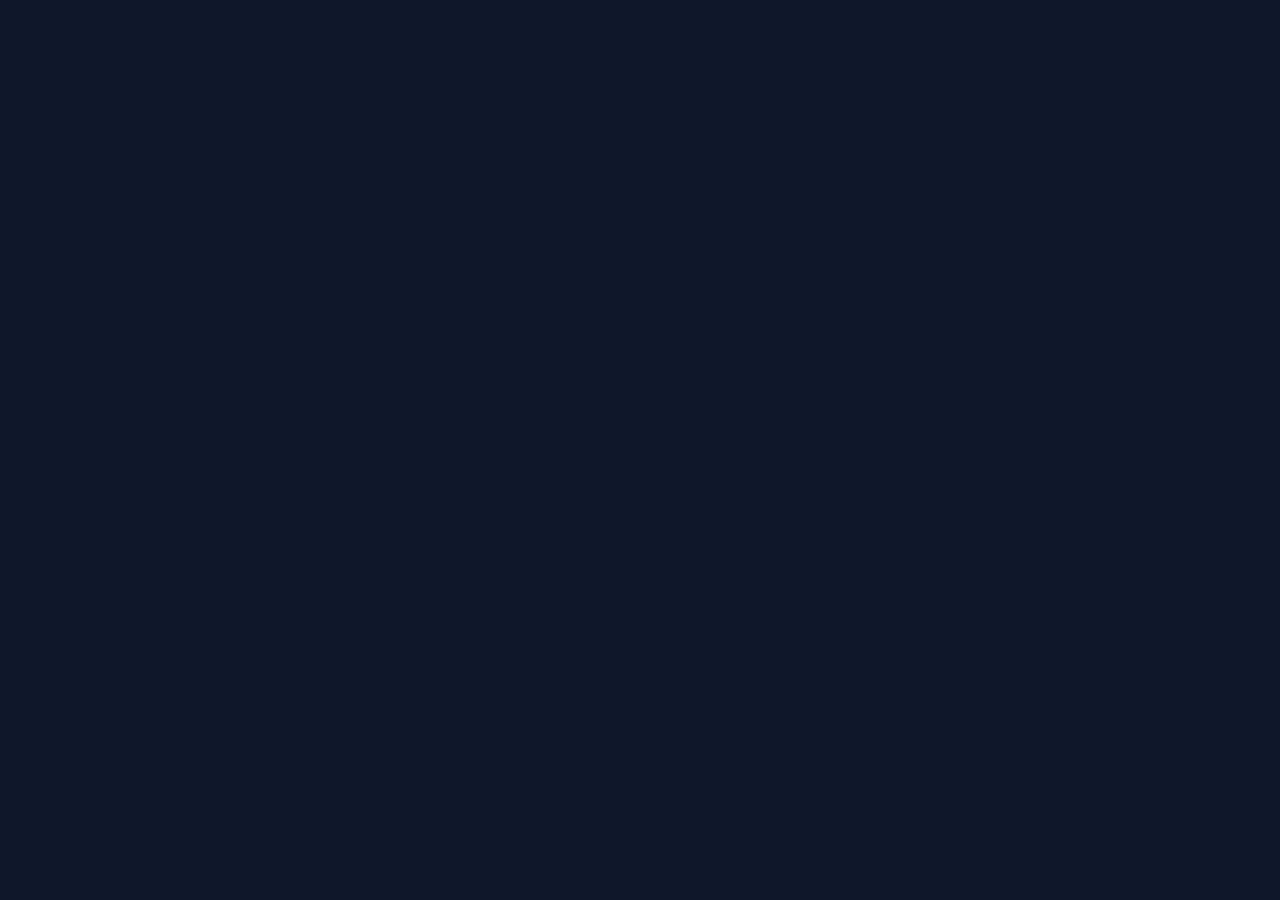
==== commit 604f3a66: "Add base path for GitHub Pages subdirectory" ====
--- a/index.html
+++ b/index.html
@@ -20,44 +20,44 @@
     <meta name="author" content="TARS" />
     
     <!-- Icons -->
-    <link rel="icon" href="/favicon.ico" type="image/x-icon" />
-    <link rel="icon" type="image/svg+xml" href="/icon.svg" />
-    <link rel="icon" type="image/png" sizes="32x32" href="/icon-32.png" />
-    <link rel="icon" type="image/png" sizes="16x16" href="/icon-16.png" />
-    <link rel="apple-touch-icon" href="/apple-touch-icon.png" />
-    <link rel="apple-touch-icon" sizes="152x152" href="/icon-152.png" />
-    <link rel="apple-touch-icon" sizes="167x167" href="/icon-167.png" />
-    <link rel="apple-touch-icon" sizes="180x180" href="/icon-180.png" />
-    <link rel="mask-icon" href="/mask-icon.svg" color="#3b82f6" />
+    <link rel="icon" href="/tars-command-center/favicon.ico" type="image/x-icon" />
+    <link rel="icon" type="image/svg+xml" href="/tars-command-center/icon.svg" />
+    <link rel="icon" type="image/png" sizes="32x32" href="/tars-command-center/icon-32.png" />
+    <link rel="icon" type="image/png" sizes="16x16" href="/tars-command-center/icon-16.png" />
+    <link rel="apple-touch-icon" href="/tars-command-center/apple-touch-icon.png" />
+    <link rel="apple-touch-icon" sizes="152x152" href="/tars-command-center/icon-152.png" />
+    <link rel="apple-touch-icon" sizes="167x167" href="/tars-command-center/icon-167.png" />
+    <link rel="apple-touch-icon" sizes="180x180" href="/tars-command-center/icon-180.png" />
+    <link rel="mask-icon" href="/tars-command-center/mask-icon.svg" color="#3b82f6" />
     
     <!-- Manifest -->
-    <link rel="manifest" href="/manifest.webmanifest" />
+    <link rel="manifest" href="/tars-command-center/manifest.webmanifest" />
     
     <!-- iOS Splash Screens -->
     <!-- iPhone 5/SE -->
-    <link rel="apple-touch-startup-image" media="(device-width: 320px) and (device-height: 568px) and (-webkit-device-pixel-ratio: 2)" href="/splash-640x1136.png" />
+    <link rel="apple-touch-startup-image" media="(device-width: 320px) and (device-height: 568px) and (-webkit-device-pixel-ratio: 2)" href="/tars-command-center/splash-640x1136.png" />
     <!-- iPhone 6/7/8 -->
-    <link rel="apple-touch-startup-image" media="(device-width: 375px) and (device-height: 667px) and (-webkit-device-pixel-ratio: 2)" href="/splash-750x1334.png" />
+    <link rel="apple-touch-startup-image" media="(device-width: 375px) and (device-height: 667px) and (-webkit-device-pixel-ratio: 2)" href="/tars-command-center/splash-750x1334.png" />
     <!-- iPhone 6+/7+/8+ -->
-    <link rel="apple-touch-startup-image" media="(device-width: 414px) and (device-height: 736px) and (-webkit-device-pixel-ratio: 3)" href="/splash-1242x2208.png" />
+    <link rel="apple-touch-startup-image" media="(device-width: 414px) and (device-height: 736px) and (-webkit-device-pixel-ratio: 3)" href="/tars-command-center/splash-1242x2208.png" />
     <!-- iPhone X/XS/11 Pro -->
-    <link rel="apple-touch-startup-image" media="(device-width: 375px) and (device-height: 812px) and (-webkit-device-pixel-ratio: 3)" href="/splash-1125x2436.png" />
+    <link rel="apple-touch-startup-image" media="(device-width: 375px) and (device-height: 812px) and (-webkit-device-pixel-ratio: 3)" href="/tars-command-center/splash-1125x2436.png" />
     <!-- iPhone XS Max/11 Pro Max -->
-    <link rel="apple-touch-startup-image" media="(device-width: 414px) and (device-height: 896px) and (-webkit-device-pixel-ratio: 3)" href="/splash-1242x2688.png" />
+    <link rel="apple-touch-startup-image" media="(device-width: 414px) and (device-height: 896px) and (-webkit-device-pixel-ratio: 3)" href="/tars-command-center/splash-1242x2688.png" />
     <!-- iPhone XR/11 -->
-    <link rel="apple-touch-startup-image" media="(device-width: 414px) and (device-height: 896px) and (-webkit-device-pixel-ratio: 2)" href="/splash-828x1792.png" />
+    <link rel="apple-touch-startup-image" media="(device-width: 414px) and (device-height: 896px) and (-webkit-device-pixel-ratio: 2)" href="/tars-command-center/splash-828x1792.png" />
     <!-- iPhone 12/13/14 -->
-    <link rel="apple-touch-startup-image" media="(device-width: 390px) and (device-height: 844px) and (-webkit-device-pixel-ratio: 3)" href="/splash-1170x2532.png" />
+    <link rel="apple-touch-startup-image" media="(device-width: 390px) and (device-height: 844px) and (-webkit-device-pixel-ratio: 3)" href="/tars-command-center/splash-1170x2532.png" />
     <!-- iPhone 12/13/14 Pro Max -->
-    <link rel="apple-touch-startup-image" media="(device-width: 428px) and (device-height: 926px) and (-webkit-device-pixel-ratio: 3)" href="/splash-1284x2778.png" />
+    <link rel="apple-touch-startup-image" media="(device-width: 428px) and (device-height: 926px) and (-webkit-device-pixel-ratio: 3)" href="/tars-command-center/splash-1284x2778.png" />
     <!-- iPhone 14 Pro -->
-    <link rel="apple-touch-startup-image" media="(device-width: 393px) and (device-height: 852px) and (-webkit-device-pixel-ratio: 3)" href="/splash-1179x2556.png" />
+    <link rel="apple-touch-startup-image" media="(device-width: 393px) and (device-height: 852px) and (-webkit-device-pixel-ratio: 3)" href="/tars-command-center/splash-1179x2556.png" />
     <!-- iPhone 14 Pro Max -->
-    <link rel="apple-touch-startup-image" media="(device-width: 430px) and (device-height: 932px) and (-webkit-device-pixel-ratio: 3)" href="/splash-1290x2796.png" />
+    <link rel="apple-touch-startup-image" media="(device-width: 430px) and (device-height: 932px) and (-webkit-device-pixel-ratio: 3)" href="/tars-command-center/splash-1290x2796.png" />
     <!-- iPhone 15/15 Pro -->
-    <link rel="apple-touch-startup-image" media="(device-width: 393px) and (device-height: 852px) and (-webkit-device-pixel-ratio: 3)" href="/splash-1179x2556.png" />
+    <link rel="apple-touch-startup-image" media="(device-width: 393px) and (device-height: 852px) and (-webkit-device-pixel-ratio: 3)" href="/tars-command-center/splash-1179x2556.png" />
     <!-- iPhone 15 Pro Max -->
-    <link rel="apple-touch-startup-image" media="(device-width: 430px) and (device-height: 932px) and (-webkit-device-pixel-ratio: 3)" href="/splash-1290x2796.png" />
+    <link rel="apple-touch-startup-image" media="(device-width: 430px) and (device-height: 932px) and (-webkit-device-pixel-ratio: 3)" href="/tars-command-center/splash-1290x2796.png" />
     
     <!-- Preconnect to API -->
     <link rel="preconnect" href="https://api.tars.command-center.app" />
@@ -153,12 +153,12 @@
         display: none;
       }
     </style>
-    <script type="module" crossorigin src="/assets/index-uUVf5U1y.js"></script>
-    <link rel="modulepreload" crossorigin href="/assets/state-ChdYzOi6.js">
-    <link rel="modulepreload" crossorigin href="/assets/charts-CRMMzgqd.js">
-    <link rel="modulepreload" crossorigin href="/assets/animations-B_bRhRDU.js">
-    <link rel="stylesheet" crossorigin href="/assets/index-QpnInBfT.css">
-  <script id="vite-plugin-pwa:register-sw" src="/registerSW.js"></script></head>
+    <script type="module" crossorigin src="/tars-command-center/assets/index-C_-ZF8UV.js"></script>
+    <link rel="modulepreload" crossorigin href="/tars-command-center/assets/state-ChdYzOi6.js">
+    <link rel="modulepreload" crossorigin href="/tars-command-center/assets/charts-CRMMzgqd.js">
+    <link rel="modulepreload" crossorigin href="/tars-command-center/assets/animations-B_bRhRDU.js">
+    <link rel="stylesheet" crossorigin href="/tars-command-center/assets/index-QpnInBfT.css">
+  <script id="vite-plugin-pwa:register-sw" src="/tars-command-center/registerSW.js"></script></head>
   <body>
     <div id="root">
       <div class="initial-loader">
